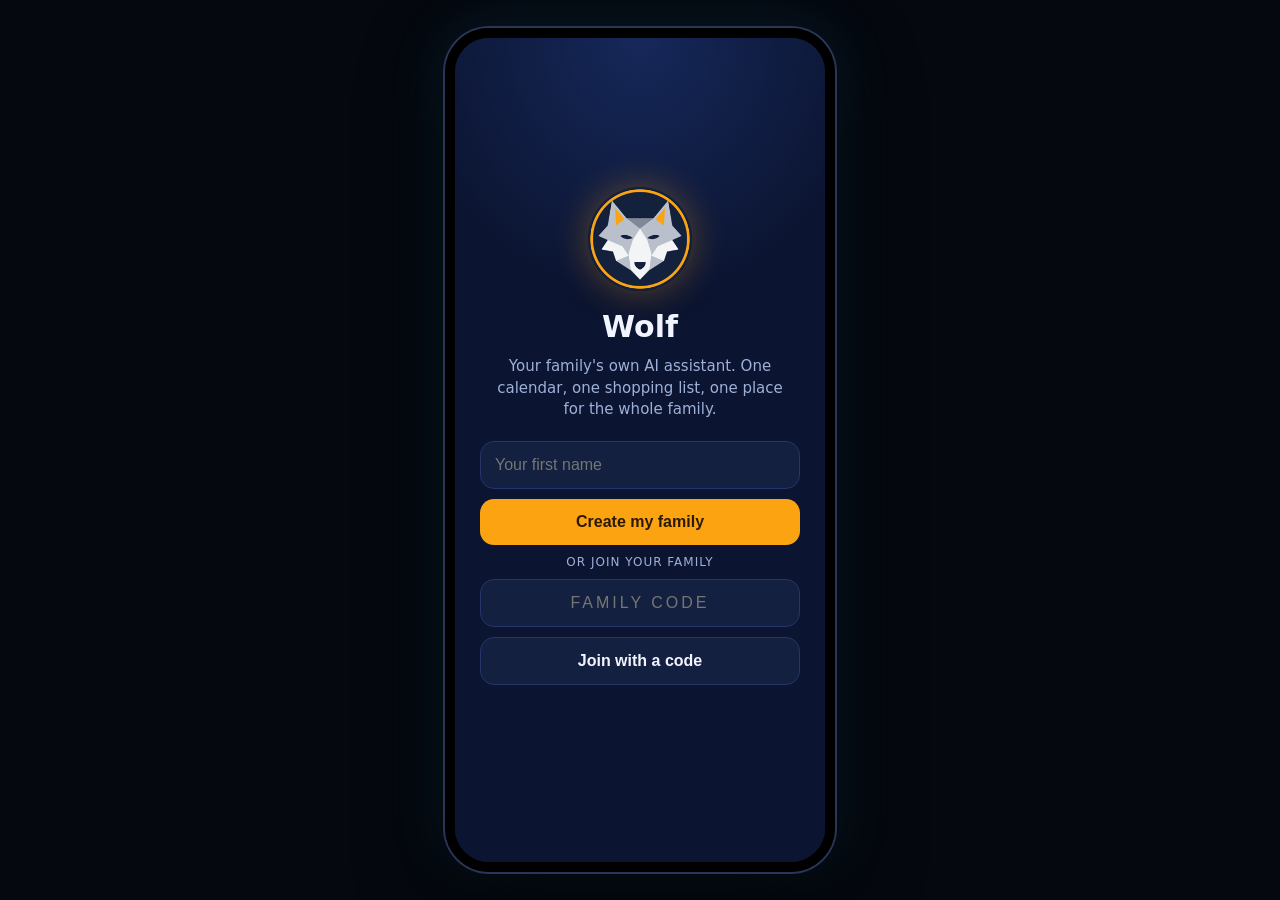
==== wolf_site/index.html @ 1230749a "Add standalone Wolf web app (PHP + SQLite) with family accounts, shared lists, photos, AI via family" ====
<!doctype html>
<html lang="en-GB"><head><meta charset="utf-8"><meta name="viewport" content="width=device-width,initial-scale=1,viewport-fit=cover">
<meta name="theme-color" content="#0b1430"><meta name="robots" content="noindex"><title>Wolf</title>
<link rel="manifest" href="manifest.webmanifest"><link rel="icon" href="icon-192.png"><link rel="apple-touch-icon" href="apple-touch-icon.png">
<style>
:root{color-scheme:dark;--navy:#0b1430;--navy2:#14203f;--card:#17254a;--line:#25356a;--cy:#2ec5ff;--tl:#14e0c0;--or:#fca311;--tx:#f2f5ff;--mut:#9fb0d8}
*{box-sizing:border-box;-webkit-tap-highlight-color:transparent}
html,body{margin:0;height:100%;background:#05080f;color:var(--tx);font-family:Inter,system-ui,-apple-system,"Segoe UI",Roboto,sans-serif}
body{display:flex;align-items:center;justify-content:center}
.phone{width:100%;height:100%;display:flex;flex-direction:column;background:radial-gradient(120% 60% at 50% 0%,#16285a 0%,var(--navy) 55%);position:relative;overflow:hidden}
@media (min-width:600px){.phone{width:390px;height:844px;max-height:96vh;border-radius:44px;border:10px solid #000;box-shadow:0 0 0 2px #2a3558,0 30px 80px #000a,0 0 60px #2ec5ff22}}
header{display:flex;align-items:center;gap:12px;padding:calc(env(safe-area-inset-top) + 18px) 18px 12px}
header img{width:44px;height:44px;border-radius:50%}
.brand{font-weight:800;font-size:22px;letter-spacing:.3px}
.pill{margin-left:auto;display:flex;align-items:center;gap:6px;font-size:11px;font-weight:700;letter-spacing:.8px;text-transform:uppercase;color:var(--tl);border:1px solid #14e0c055;background:#14e0c014;padding:6px 10px;border-radius:99px}
.dot{width:7px;height:7px;border-radius:50%;background:var(--tl);box-shadow:0 0 8px var(--tl)}
main{flex:1;min-height:0;position:relative}
.tab{position:absolute;inset:0;display:none;flex-direction:column}
.tab.on{display:flex}
#chat{flex:1;overflow-y:auto;padding:6px 16px 10px;display:flex;flex-direction:column;gap:10px;scroll-behavior:smooth}
.hello{display:flex;flex-direction:column;align-items:center;text-align:center;gap:6px;padding:14px 10px 4px}
.hello img{width:84px;height:84px;border-radius:50%;box-shadow:0 0 30px #fca31144}
.hello h2{margin:6px 0 0;font-size:22px}
.hello p{margin:0;color:var(--mut);font-size:14px}
.b{max-width:84%;padding:11px 14px;border-radius:18px;font-size:15px;line-height:1.35;animation:in .25s ease}
.me{align-self:flex-end;background:linear-gradient(135deg,#2ec5ff,#1b8fe0);color:#04152b;font-weight:600;border-bottom-right-radius:5px}
.wolf{align-self:flex-start;background:var(--card);border:1px solid var(--line);border-bottom-left-radius:5px}
.wolf small{display:block;margin-top:8px;color:var(--mut);font-size:12.5px}
.chip{display:flex;justify-content:space-between;gap:14px;margin-top:8px;padding:9px 12px;border-radius:12px;background:#0d1a3a;border-left:4px solid var(--c,var(--cy));font-size:14px}
.chip b{color:var(--c,var(--cy))}
.typing{align-self:flex-start;background:var(--card);border:1px solid var(--line);padding:12px 16px;border-radius:18px;display:flex;gap:5px}
.typing i{width:7px;height:7px;border-radius:50%;background:var(--mut);animation:bl 1s infinite}
.typing i:nth-child(2){animation-delay:.15s}.typing i:nth-child(3){animation-delay:.3s}
@keyframes bl{0%,80%,100%{opacity:.25}40%{opacity:1}}
@keyframes in{from{opacity:0;transform:translateY(8px)}to{opacity:1;transform:none}}
.sugg{display:flex;gap:8px;overflow-x:auto;padding:6px 16px 8px;scrollbar-width:none}
.sugg::-webkit-scrollbar{display:none}
.sugg button{flex:none;border:1px solid var(--line);background:var(--navy2);color:var(--tx);padding:9px 13px;border-radius:99px;font-size:13px;font-weight:600;cursor:pointer}
.sugg button:active{background:var(--line)}
form{display:flex;gap:8px;padding:6px 14px 12px}
form input{flex:1;min-width:0;padding:14px 16px;border-radius:99px;border:1px solid var(--line);background:var(--navy2);color:var(--tx);font-size:15px;outline:none}
form input:focus{border-color:var(--cy)}
form button{width:50px;flex:none;border:0;border-radius:50%;background:var(--or);color:#2b1a00;font-size:20px;font-weight:900;cursor:pointer;display:flex;align-items:center;justify-content:center}
form .mic{background:var(--navy2);border:1px solid var(--cy);color:var(--cy)}
form .mic svg{width:24px;height:24px;fill:none;stroke:currentColor;stroke-width:2;stroke-linecap:round}
form .mic.rec{background:#e5384b;border-color:#e5384b;color:#fff;animation:pulse 1.1s infinite}
@keyframes pulse{50%{box-shadow:0 0 0 9px #e5384b33}}
.bw{display:flex;flex-direction:column;line-height:1.1}.clock{font-size:12px;color:var(--mut);font-variant-numeric:tabular-nums;margin-top:2px}
#toast{position:absolute;left:16px;right:16px;top:74px;z-index:5;background:#0d1a3a;border:1px solid var(--or);color:#ffe2b0;padding:10px 14px;border-radius:14px;font-size:13px;display:none}
#toast.on{display:block}
.ev button{background:none;border:0;color:var(--mut);font-size:18px;line-height:1;padding:0 2px;cursor:pointer}
.li{display:flex;align-items:center;gap:10px;padding:11px 12px;border-radius:12px;background:var(--card);margin-bottom:6px;font-size:14.5px}
.li input{width:20px;height:20px;accent-color:var(--or)}.li.done span{text-decoration:line-through;color:var(--mut)}.li button{margin-left:auto;background:none;border:0;color:var(--mut);font-size:18px;cursor:pointer}
.rbtn{margin-top:14px;background:none;border:1px solid var(--line);color:var(--mut);padding:9px 14px;border-radius:99px;font-size:12.5px;cursor:pointer}
.pad{padding:6px 16px 16px;overflow-y:auto;flex:1}
h3{margin:12px 0 8px;font-size:13px;letter-spacing:1px;text-transform:uppercase;color:var(--mut)}
.day{display:flex;gap:12px;margin-bottom:10px}
.dn{width:54px;flex:none;text-align:center;padding:8px 0;border-radius:14px;background:var(--navy2);border:1px solid var(--line)}
.dn b{display:block;font-size:20px}.dn span{font-size:11px;color:var(--mut);text-transform:uppercase;letter-spacing:.8px}
.dn.today{background:#fca31122;border-color:var(--or)}
.evs{flex:1;display:flex;flex-direction:column;gap:6px}
.ev{padding:10px 12px;border-radius:12px;background:var(--card);border-left:4px solid var(--c);font-size:14px;display:flex;justify-content:space-between;gap:8px}
.ev em{font-style:normal;color:var(--mut);font-size:12.5px;white-space:nowrap}
.empty{color:var(--mut);font-size:13px;padding:10px 0}
.banner{width:100%;height:150px;object-fit:cover;border-radius:18px;margin-bottom:6px}
.mem{display:flex;align-items:center;gap:14px;padding:12px;border-radius:16px;background:var(--card);border:1px solid var(--line);margin-bottom:10px}
.mem img{width:54px;height:54px;border-radius:50%;object-fit:cover;border:2px solid var(--or)}
.mem b{display:block}.mem span{color:var(--mut);font-size:13px}
.cx{margin-left:auto;font-size:11px;font-weight:700;color:var(--tl);letter-spacing:.8px;text-transform:uppercase}
.cx.off{color:var(--mut)}
.note{margin-top:14px;padding:12px;border-radius:14px;background:#fca31112;border:1px solid #fca31144;color:#ffd9a0;font-size:13px;line-height:1.4}
nav{display:flex;border-top:1px solid var(--line);background:#0a1230;padding-bottom:env(safe-area-inset-bottom)}
nav button{flex:1;background:none;border:0;color:var(--mut);padding:11px 0 12px;font-size:12px;font-weight:700;letter-spacing:.4px;cursor:pointer;display:flex;flex-direction:column;align-items:center;gap:3px}
nav button svg{width:23px;height:23px;fill:none;stroke:currentColor;stroke-width:2;stroke-linecap:round;stroke-linejoin:round}
nav button.on{color:var(--or)}


.up{display:flex;gap:10px;margin-bottom:12px}
.up label{flex:1;display:flex;align-items:center;justify-content:center;gap:8px;padding:13px 10px;border-radius:14px;font-weight:700;font-size:14px;cursor:pointer;background:var(--or);color:#2b1a00}
.up label.alt{background:var(--navy2);color:var(--tx);border:1px solid var(--line)}
.up input{display:none}.up svg{width:20px;height:20px;fill:none;stroke:currentColor;stroke-width:2;stroke-linecap:round;stroke-linejoin:round}
#smsg{color:var(--mut);font-size:13px;margin:0 0 10px;line-height:1.4}
.grid{display:grid;grid-template-columns:repeat(3,1fr);gap:6px}
.ph{position:relative;aspect-ratio:1;border-radius:12px;overflow:hidden;background:var(--card);border:0;padding:0;cursor:pointer}
.ph img{width:100%;height:100%;object-fit:cover;display:block}
.ph i{position:absolute;left:0;right:0;bottom:0;padding:14px 6px 4px;font-style:normal;font-size:10.5px;color:#fff;background:linear-gradient(transparent,#000a);text-align:left}
#view{position:absolute;inset:0;z-index:9;background:#000e;display:none;flex-direction:column;align-items:center;justify-content:center;gap:12px;padding:16px}
#view.on{display:flex}#view img{max-width:100%;max-height:72%;border-radius:12px}
#view .row{display:flex;gap:10px}#view button{padding:11px 18px;border-radius:99px;border:1px solid var(--line);background:var(--navy2);color:var(--tx);font-size:14px;font-weight:700;cursor:pointer}
#view button.del{border-color:#e5384b;color:#ff8f9b}

.note2{position:relative;padding:12px 34px 10px 14px;border-radius:14px;background:#2a2410;border:1px solid #fca31155;margin-bottom:8px}
.note2 p{margin:0 0 6px;font-size:14.5px;line-height:1.4;white-space:pre-wrap;word-break:break-word}.note2 small{color:var(--mut);font-size:11.5px}
.note2 button{position:absolute;top:6px;right:8px;background:none;border:0;color:var(--mut);font-size:18px;cursor:pointer}
#nform{display:flex;gap:8px;padding:0 0 12px}#nform input{flex:1;min-width:0;padding:13px 14px;border-radius:14px;border:1px solid var(--line);background:var(--navy2);color:var(--tx);font-size:15px;outline:none}
#nform button{padding:0 18px;border:0;border-radius:14px;background:var(--or);color:#2b1a00;font-weight:800;cursor:pointer}
.fcard{padding:14px;border-radius:16px;background:var(--card);border:1px solid var(--cy);margin-bottom:12px}
.fcard .code{font-size:28px;font-weight:800;letter-spacing:4px;color:var(--cy);font-variant-numeric:tabular-nums}.fcard small{display:block;color:var(--mut);margin-top:4px;font-size:12.5px;line-height:1.4}
.fcard .row2{display:flex;gap:8px;margin-top:10px}.fcard .row2 input{flex:1;min-width:0;padding:11px 12px;border-radius:12px;border:1px solid var(--line);background:var(--navy2);color:var(--tx);font-size:15px;text-transform:uppercase;outline:none}
.fcard .row2 button{padding:11px 14px;min-height:42px;border-radius:12px;border:1px solid var(--line);background:var(--navy2);color:var(--tx);font-weight:700;cursor:pointer}
nav button{font-size:10.5px;letter-spacing:0}

.back{background:none;border:0;color:var(--cy);font-size:14px;font-weight:700;padding:4px 0 8px;cursor:pointer}
.menu{display:grid;grid-template-columns:1fr 1fr;gap:10px}
.mc{padding:16px 14px;border-radius:18px;background:var(--card);border:1px solid var(--line);text-align:left;color:var(--tx);cursor:pointer;display:flex;flex-direction:column;gap:6px}
.mc b{font-size:16px}.mc span{font-size:12.5px;color:var(--mut);line-height:1.35}.mc svg{width:26px;height:26px;fill:none;stroke:var(--or);stroke-width:2;stroke-linecap:round;stroke-linejoin:round}
.rota{display:grid;grid-template-columns:repeat(5,1fr);gap:6px;margin-bottom:6px}
.rb{border:1px solid var(--line);background:var(--navy2);color:var(--tx);border-radius:12px;padding:8px 2px;display:flex;flex-direction:column;align-items:center;gap:2px;cursor:pointer}
.rb span{font-size:10.5px;color:var(--mut);text-transform:uppercase;letter-spacing:.8px}.rb b{font-size:14px}
.rb.none{border-color:var(--or)}.rb.none b{color:var(--or)}.rb.dan b{color:var(--cy)}.rb.claire b{color:var(--tl)}
.kid{display:flex;align-items:center;gap:12px;padding:12px 14px;border-radius:16px;background:var(--card);border:1px solid var(--line);margin-bottom:8px}
.kid b{font-size:16px}.kid em{font-style:normal;margin-left:auto;font-size:20px;font-weight:800;color:var(--tl);font-variant-numeric:tabular-nums}
.kid button{border:1px solid var(--line);background:var(--navy2);color:var(--tx);border-radius:99px;padding:7px 12px;font-size:12px;font-weight:700;cursor:pointer}
.fadd{display:grid;grid-template-columns:1fr auto;gap:8px;margin:8px 0 12px}
.fadd input,.fadd select{min-width:0;padding:12px;border-radius:12px;border:1px solid var(--line);background:var(--navy2);color:var(--tx);font-size:15px;outline:none}
.fadd .r2{display:flex;gap:8px;grid-column:1/-1}.fadd .r2>*{flex:1}.fadd button{padding:0 16px;border:0;border-radius:12px;background:var(--or);color:#2b1a00;font-weight:800;cursor:pointer;min-height:44px}
.meal{padding:10px 12px;border-radius:14px;background:var(--card);margin-bottom:8px}
.meal .mh{display:flex;align-items:center;gap:8px;margin-bottom:6px}.meal .mh b{width:42px;color:var(--or);font-size:13px;text-transform:uppercase;letter-spacing:.8px}
.meal input{min-width:0;flex:1;padding:9px 10px;border-radius:10px;border:1px solid var(--line);background:var(--navy2);color:var(--tx);font-size:14px;outline:none;width:100%}
.meal .mh button{border:1px solid var(--line);background:var(--navy2);color:var(--cy);border-radius:99px;padding:6px 10px;font-size:11.5px;font-weight:700;cursor:pointer;white-space:nowrap}
.plan{padding:14px;border-radius:16px;background:var(--card);border:1px solid var(--line);margin-top:14px;font-size:13.5px;line-height:1.45}
.plan h4{margin:0 0 6px;font-size:14px;color:var(--or)}.plan p{margin:0 0 8px;color:var(--tx)}.plan ul{margin:0;padding:0;list-style:none}
.plan li{display:flex;justify-content:space-between;gap:10px;padding:8px 0;border-top:1px solid var(--line)}.plan li span{color:var(--mut);font-size:12.5px}.plan li b{white-space:nowrap;color:var(--tl)}

.mem .av{width:48px;height:48px;border-radius:50%;background:var(--navy2);border:2px solid var(--or);display:flex;align-items:center;justify-content:center;font-weight:800;color:var(--or);flex:none}
.mem .av.k{border-color:var(--tl);color:var(--tl)}
#welcome,#boot{position:absolute;inset:0;z-index:20;background:radial-gradient(120% 60% at 50% 0%,#16285a 0%,var(--navy) 55%);display:none;flex-direction:column;align-items:center;justify-content:center;gap:12px;padding:24px;text-align:center;overflow-y:auto}
#welcome.on,#boot.on{display:flex}#welcome img,#boot img{width:104px;height:104px;border-radius:50%;box-shadow:0 0 36px #fca31155}
#welcome h1{margin:6px 0 0;font-size:30px}#welcome p{margin:0;color:var(--mut);font-size:15px;line-height:1.45;max-width:300px}
.wbox{width:100%;max-width:320px;display:flex;flex-direction:column;gap:10px;margin-top:8px}
.wbox input{padding:14px;border-radius:14px;border:1px solid var(--line);background:var(--navy2);color:var(--tx);font-size:16px;outline:none;width:100%}
.wbox input:focus{border-color:var(--cy)}.wbox input.code{text-transform:uppercase;letter-spacing:3px;text-align:center}
.btn{padding:14px 18px;border-radius:14px;border:0;background:var(--or);color:#2b1a00;font-size:16px;font-weight:800;cursor:pointer;width:100%;text-align:center;text-decoration:none;display:block}
.btn.alt{background:var(--navy2);color:var(--tx);border:1px solid var(--line)}.btn.sm{padding:10px 14px;font-size:14px;width:auto;display:inline-block}
.btn[disabled]{opacity:.5}.or{color:var(--mut);font-size:12px;letter-spacing:1px}
.err{color:#ff8f9b;font-size:13px;min-height:18px}
.setup{padding:14px;border-radius:16px;background:var(--card);border:1px solid var(--line);margin-bottom:12px}
.setup h4{margin:0 0 6px;font-size:16px;display:flex;align-items:center;gap:8px}.setup h4 i{width:24px;height:24px;border-radius:50%;background:var(--navy2);border:1px solid var(--line);display:flex;align-items:center;justify-content:center;font-style:normal;font-size:13px;color:var(--mut);flex:none}
.setup.ok h4 i{background:var(--tl);color:#04241d;border-color:var(--tl)}
.setup ol{margin:8px 0 10px;padding-left:20px;font-size:14px;line-height:1.5;color:var(--tx)}.setup ol li{margin-bottom:4px}
.setup p{margin:0 0 8px;font-size:14px;line-height:1.45;color:var(--mut)}.setup .row{display:flex;gap:8px;margin-top:8px}.setup .row>*{flex:1;min-width:0}
.setup input[type=text],.setup input:not([type]){padding:12px;border-radius:12px;border:1px solid var(--line);background:var(--navy2);color:var(--tx);font-size:15px;outline:none;width:100%}
.tabs2{display:flex;gap:6px;margin:6px 0}.tabs2 button{flex:1;padding:8px 4px;border-radius:99px;border:1px solid var(--line);background:var(--navy2);color:var(--mut);font-size:12.5px;font-weight:700;cursor:pointer}.tabs2 button.on{color:var(--or);border-color:var(--or)}
.check{margin:0 16px 8px;padding:12px 14px;border-radius:16px;background:#fca31114;border:1px solid #fca31166;font-size:14px}
.check b{color:var(--or)}.check button{margin-top:8px}
.link{background:none;border:0;color:var(--cy);font-size:13px;text-decoration:underline;cursor:pointer;padding:0}
.danger{margin-top:16px}.danger button{background:none;border:1px solid #e5384b88;color:#ff8f9b;padding:10px 14px;border-radius:12px;font-size:13px;cursor:pointer;margin-right:8px;margin-top:6px}
.ro{font-size:10px;color:var(--mut);margin-left:6px}

.gimg{display:block;width:100%;max-width:340px;border-radius:12px;margin:8px 0 4px;border:1px solid var(--line)}
</style></head><body>
<div class="phone">
<div id="boot" class="on"><img src="icon-192.png" alt=""><p>Loading Wolf…</p></div>
<div id="welcome">
  <img src="icon-192.png" alt=""><h1>Wolf</h1>
  <p>Your family's own AI assistant. One calendar, one shopping list, one place for the whole family.</p>
  <div class="wbox">
    <input id="wname" placeholder="Your first name" maxlength="24" autocomplete="given-name">
    <button class="btn" id="wcreate">Create my family</button>
    <div class="or">OR JOIN YOUR FAMILY</div>
    <input id="wcode" class="code" placeholder="FAMILY CODE" maxlength="12" autocapitalize="characters" autocomplete="off">
    <button class="btn alt" id="wjoin">Join with a code</button>
    <div class="err" id="werr"></div>
  </div>
</div>
<header>
  <img src="icon-192.png" alt="Wolf">
  <div class="bw"><div class="brand">Wolf</div><div class="clock" id="clock"></div></div>
  <div class="pill" id="pill"><span class="dot"></span><span id="pilltxt">Family linked</span></div>
</header>
<div id="toast" role="status"></div>
<div id="view"><img id="vimg" alt=""><div class="row"><button id="vclose">Close</button><button class="del" id="vdel" hidden>Delete</button></div></div>
<main>
  <section class="tab on" id="t-ask">
    <div id="chat"><div class="hello"><img src="icon-192.png" alt=""><h2>Hi, I'm Wolf.</h2><p>Ask me about the week, add things to your lists, or set a reminder. Tap the mic to talk.</p></div><div id="check"></div></div>
    <div class="sugg" id="sugg"></div>
    <form id="f" autocomplete="off"><input id="q" placeholder="Ask Wolf or tap the mic…" enterkeyhint="send"><button type="button" id="mic" class="mic" aria-label="Speak to Wolf"><svg viewBox="0 0 24 24"><rect x="9" y="3" width="6" height="11" rx="3"/><path d="M5 11a7 7 0 0 0 14 0M12 18v3"/></svg></button><button class="send" aria-label="Send">&#10148;</button></form>
  </section>
  <section class="tab" id="t-week"><div class="pad" id="week"></div></section>
  <section class="tab" id="t-list"><div class="pad" id="lists"></div></section>
  <section class="tab" id="t-more"><div class="pad"><h3>More for the family</h3><div class="menu">
    <button class="mc" data-go="chores"><svg viewBox="0 0 24 24"><path d="M5 12l4 4 10-10"/></svg><b>Chores</b><span id="mc1">Pocket money for jobs done</span></button>
    <button class="mc" data-go="meals"><svg viewBox="0 0 24 24"><path d="M6 3v8a3 3 0 0 0 6 0V3M9 3v18M18 3c-2 2-3 5-3 8h3v10"/></svg><b>Meals</b><span id="mc2">Dinner plan to shopping list</span></button>
    <button class="mc" data-go="notes"><svg viewBox="0 0 24 24"><path d="M5 4h14v12l-5 5H5z"/><path d="M14 21v-5h5M8 9h8M8 13h4"/></svg><b>Notes</b><span id="mc3">Shared with the family</span></button>
    <button class="mc" data-go="store"><svg viewBox="0 0 24 24"><rect x="3" y="4" width="18" height="16" rx="3"/><circle cx="9" cy="10" r="2"/><path d="M21 16l-5-5-8 9"/></svg><b>Photos</b><span id="mc4">Family storage</span></button></div></div></section>
  <section class="tab" id="t-chores"><div class="pad"><button class="back" data-go="more">‹ More</button><h3>Chores and pocket money</h3><div id="kids"></div>
    <form class="fadd" id="cform" autocomplete="off"><input id="ctitle" placeholder="New chore, e.g. Tidy bedroom"><button>Add</button><div class="r2"><select id="cwho"></select><input id="cval" type="number" inputmode="decimal" min="0" step="0.5" placeholder="£ reward" value="1"></div></form><div id="clist"></div></div></section>
  <section class="tab" id="t-meals"><div class="pad"><button class="back" data-go="more">‹ More</button><h3>Dinner plan</h3><div id="meals"></div></div></section>
  <section class="tab" id="t-notes"><div class="pad"><button class="back" data-go="more">‹ More</button><h3>Family notes</h3><form id="nform" autocomplete="off"><input id="ninp" placeholder="Write a note for the family…" enterkeyhint="send"><button>Post</button></form><div id="nlist"></div></div></section>
  <section class="tab" id="t-store"><div class="pad"><button class="back" data-go="more">‹ More</button><h3>Family storage</h3>
    <div class="up"><label for="cam"><svg viewBox="0 0 24 24"><path d="M4 8h3l2-3h6l2 3h3v11H4z"/><circle cx="12" cy="13" r="3.5"/></svg>Take photo</label><label class="alt" for="gal"><svg viewBox="0 0 24 24"><rect x="3" y="4" width="18" height="16" rx="3"/><circle cx="9" cy="10" r="2"/><path d="M21 16l-5-5-8 9"/></svg>Add from gallery</label>
    <input id="cam" type="file" accept="image/*" capture="environment"><input id="gal" type="file" accept="image/*" multiple></div>
    <p id="smsg">Photos you add here are shared with everyone in the family.</p><div class="grid" id="grid"></div></div></section>
  <section class="tab" id="t-fam"><div class="pad">
    <div class="fcard"><small style="margin:0 0 4px">FAMILY CODE</small><div class="code" id="fcode">—</div><small id="fcount"></small>
      <small>Anyone with this code can join your family. Share it only with your family.</small>
      <div class="row2"><button id="copybtn" style="flex:1">Copy code</button><button id="sharebtn" style="flex:1">Share</button></div></div>
    <button class="btn" data-go="setup" style="margin-bottom:12px">Open the set-up guide</button>
    <h3>Your family</h3><div id="people"></div>
    <div class="plan"><h4>Free for everyday use</h4><p>Wolf uses free AI services for normal family messages, which is plenty for day-to-day use. Free use has a fair-use limit. If your family uses Wolf heavily, for work, or all day long, you'll need your own AI plan from the AI provider. We'll guide you through 2 or 3 options, and you pay the provider directly. Free services can change or be slower at busy times.</p></div>
    <div class="plan"><h4>Optional add-ons</h4><p>We'll guide you through 2 or 3 choices for each. Buy two of the same type and get one free.</p><ul>
      <li><div>Storage<br><span>Google Drive or OneDrive</span></div><b>£25 each</b></li>
      <li><div>Send emails<br><span>Gmail, Outlook or another provider</span></div><b>£30</b></li>
      <li><div>Alerts when the app is closed<br><span>WhatsApp, Telegram or text</span></div><b>Coming soon</b></li></ul></div>
    <div class="note"><b>What Wolf does:</b> reads your family calendar link, keeps your lists and finds options.<br><b>What it doesn't:</b> book anything, or promise a pickup.</div>
    <div class="danger"><small style="color:var(--mut)">Your family's data is stored on Wolf's server and sent to your AI service when you chat.</small><br>
      <button id="leavebtn">Leave on this phone</button><button id="wipebtn">Delete my family's data</button><button id="codebtn">Make a new family code</button></div>
    <p style="margin:14px 0 0;font-size:12.5px;color:var(--mut)">Need a hand? <a id="support" style="color:var(--cy)" href="#">Contact support</a></p>
  </div></section>
  <section class="tab" id="t-setup"><div class="pad"><button class="back" data-go="fam">‹ Family</button><h3>Set-up guide</h3><p style="color:var(--mut);font-size:14px;margin:0 0 8px">Like setting up a new phone. Do each step in order. It takes about 10 minutes. You do your own logins and passwords. We never ask for them.</p><a class="btn alt sm" href="guide.html" target="_blank" rel="noopener" style="margin-bottom:12px">Open the guide with pictures</a>
    <div class="setup" id="s1"><h4><i>1</i> Add your free AI key</h4>
      <p>Wolf chats using your own free key from Google. Never send this key to anyone. Paste it only here on your own phone.</p>
      <a class="btn sm" href="https://aistudio.google.com/apikey" target="_blank" rel="noopener">1. Open Google AI Studio</a>
      <ol><li>Sign in with your Google account.<img class="gimg" src="guide/key-1.jpg" alt="" loading="lazy" onerror="this.remove()"></li><li>Tap <b>Create API key</b>.<img class="gimg" src="guide/key-2.jpg" alt="" loading="lazy" onerror="this.remove()"></li><li>Tap the copy icon next to your new key.<img class="gimg" src="guide/key-3.jpg" alt="" loading="lazy" onerror="this.remove()"></li><li>Come back here and tap <b>Paste and test</b>.</li></ol>
      <div class="row"><button class="btn alt sm" id="k_paste">Paste and test</button></div>
      <div class="row"><input id="k_inp" placeholder="Or paste the key here" autocomplete="off" spellcheck="false"><button class="btn sm" id="k_go" style="flex:none">Test</button></div><div class="err" id="k_msg"></div></div>
    <div class="setup" id="s2"><h4><i>2</i> Add your family's names</h4><p>So chores and the school run work. Separate names with commas.</p>
      <div class="row"><input id="p_ad" placeholder="Adults, e.g. Dan, Claire"></div><div class="row"><input id="p_kid" placeholder="Children, e.g. Sarah, Jack"></div>
      <div class="row"><button class="btn sm" id="p_save">Save names</button></div></div>
    <div class="setup" id="s3"><h4><i>3</i> Connect your calendar</h4><p>Paste your calendar's private link. Wolf only reads it. It never changes your calendar.</p>
      <div class="tabs2"><button class="on" data-cal="g">Google</button><button data-cal="o">Outlook</button><button data-cal="a">Apple</button></div>
      <ol id="calsteps"></ol>
      <div class="row"><input id="c_inp" placeholder="Paste the calendar link" autocomplete="off" spellcheck="false"><button class="btn sm" id="c_go" style="flex:none">Connect</button></div><div class="err" id="c_msg"></div>
      <button class="link" id="c_skip">Skip for now. I'll add events by hand.</button></div>
    <div class="setup" id="s4"><h4><i>4</i> Invite your family</h4><p>On each family phone, open Wolf, tap <b>Join with a code</b> and enter:</p><div class="code" id="s4code" style="font-size:26px;font-weight:800;letter-spacing:3px;color:var(--cy);margin:6px 0 10px">—</div>
      <div class="row"><button class="btn alt sm" id="s4copy">Copy code</button><button class="btn sm" id="s4share">Share code</button></div></div>
    <div class="setup" id="s5"><h4><i>5</i> Put Wolf on your home screen</h4>
      <ol><li><b>Android (Chrome):</b> tap the three dots, then <b>Add to Home screen</b> or <b>Install app</b>.</li><li><b>iPhone (Safari):</b> tap the Share button, then <b>Add to Home Screen</b>.</li></ol>
      <div class="row"><button class="btn sm" id="s5go" hidden>Install Wolf</button></div></div>
    <div class="setup" id="s6"><h4><i>6</i> Stuck?</h4><p>Watch the set-up video, or send us an email and we'll point you to the right step. You always do your own logins and passwords. We never ask for them, and we never see your family's data. If you share a screenshot, hide your AI key and calendar link first.</p>
      <div class="row"><a class="btn sm" id="s6vid" href="#" target="_blank" rel="noopener" hidden>Watch the set-up video</a><a class="btn alt sm" id="s6mail" href="#">Email for help</a></div></div>
  </div></section>
</main>
<nav>
  <button class="on" data-t="ask"><svg viewBox="0 0 24 24"><path d="M21 12a8 8 0 0 1-11.6 7.1L4 20l1-4.6A8 8 0 1 1 21 12z"/></svg>Ask Wolf</button>
  <button data-t="week"><svg viewBox="0 0 24 24"><rect x="3" y="5" width="18" height="16" rx="3"/><path d="M3 10h18M8 3v4M16 3v4"/></svg>Week</button>
  <button data-t="list"><svg viewBox="0 0 24 24"><path d="M9 6h12M9 12h12M9 18h12M3.5 6h.01M3.5 12h.01M3.5 18h.01"/></svg>Lists</button>
  <button data-t="more"><svg viewBox="0 0 24 24"><rect x="3" y="3" width="7" height="7" rx="2"/><rect x="14" y="3" width="7" height="7" rx="2"/><rect x="3" y="14" width="7" height="7" rx="2"/><rect x="14" y="14" width="7" height="7" rx="2"/></svg>More</button>
  <button data-t="fam"><svg viewBox="0 0 24 24"><circle cx="9" cy="8" r="3.5"/><path d="M2.5 20a6.5 6.5 0 0 1 13 0M16 4.6a3.5 3.5 0 0 1 0 6.8M18 14.5a6.5 6.5 0 0 1 3.5 5.5"/></svg>Family</button>
</nav>
</div>

<script src="app.js"></script></body></html>
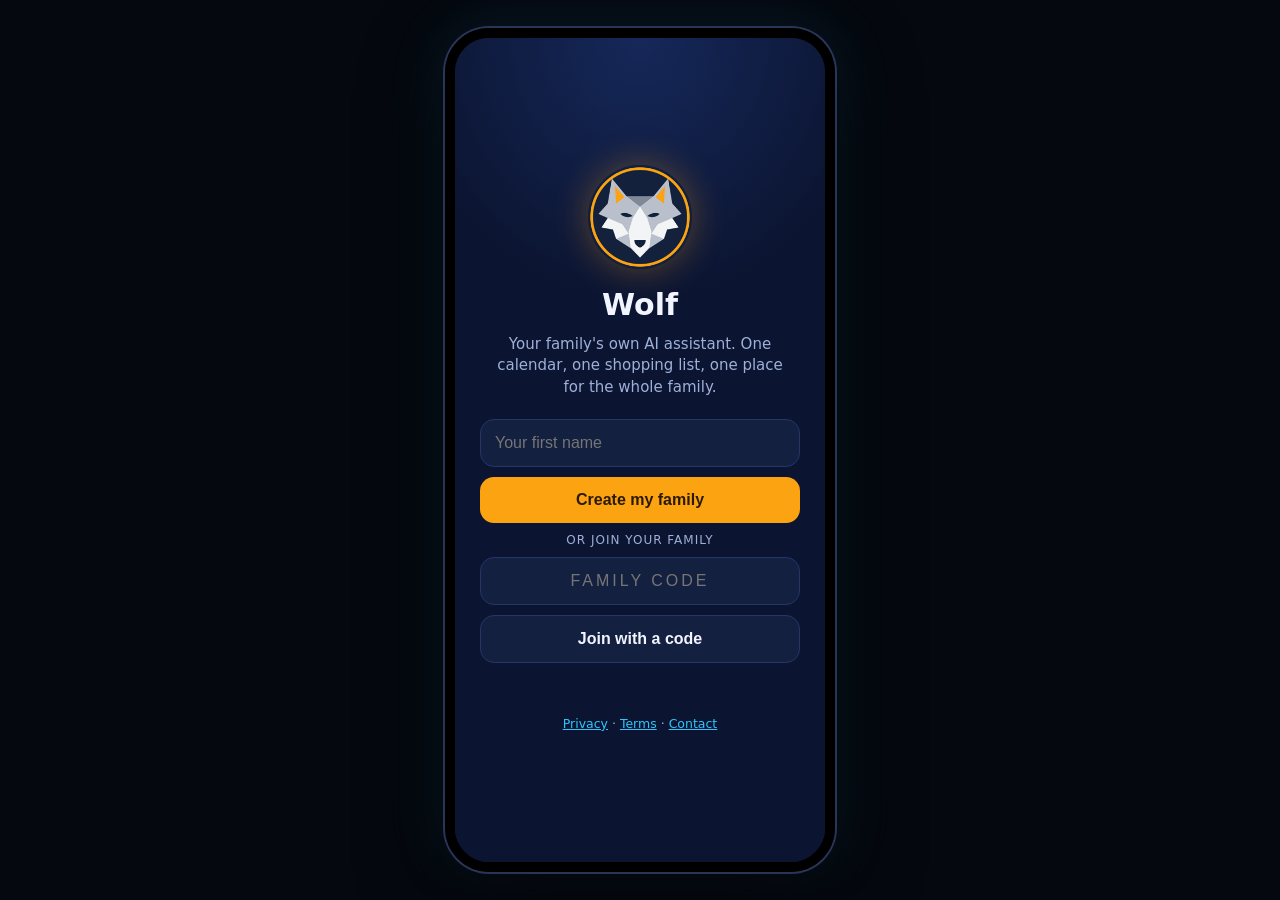
==== commit 46a96b4f: "Day-one pack: check page, waiting list, legal pages, owner settings, error log, runbook, test plan, " ====
--- a/wolf_site/index.html
+++ b/wolf_site/index.html
@@ -148,8 +148,17 @@
 .ro{font-size:10px;color:var(--mut);margin-left:6px}
 
 .gimg{display:block;width:100%;max-width:340px;border-radius:12px;margin:8px 0 4px;border:1px solid var(--line)}
+
+#notice{position:absolute;left:0;right:0;top:0;z-index:30;background:#fca311;color:#2b1a00;font-size:13px;font-weight:700;padding:8px 14px;text-align:center}
+
+.dwrap{width:100%;border-radius:16px;overflow:hidden;border:1px solid var(--line);background:#0d1833}#dcv{display:block;touch-action:none;cursor:crosshair}
+.dtools{display:flex;flex-wrap:wrap;gap:8px;margin-top:10px;align-items:center}.sw{width:34px;height:34px;border-radius:50%;border:3px solid var(--line);padding:0;cursor:pointer}.sw.on{border-color:#fff}
+.dtools .tb{padding:9px 13px;border-radius:99px;border:1px solid var(--line);background:var(--navy2);color:var(--tx);font-size:13px;font-weight:700;cursor:pointer}.dtools .tb.on{border-color:var(--or);color:var(--or)}
+
+.wfoot{margin-top:10px;font-size:12.5px;color:var(--mut);line-height:1.8}.wfoot a{color:var(--cy)}
 </style></head><body>
 <div class="phone">
+<div id="notice" hidden></div>
 <div id="boot" class="on"><img src="icon-192.png" alt=""><p>Loading Wolf…</p></div>
 <div id="welcome">
   <img src="icon-192.png" alt=""><h1>Wolf</h1>
@@ -162,6 +171,7 @@
     <button class="btn alt" id="wjoin">Join with a code</button>
     <div class="err" id="werr"></div>
   </div>
+  <div class="wfoot"><a href="privacy.html" target="_blank" rel="noopener">Privacy</a> · <a href="terms.html" target="_blank" rel="noopener">Terms</a> · <a id="wcontact" href="#">Contact</a><br><span id="wver"></span></div>
 </div>
 <header>
   <img src="icon-192.png" alt="Wolf">
@@ -182,11 +192,14 @@
     <button class="mc" data-go="chores"><svg viewBox="0 0 24 24"><path d="M5 12l4 4 10-10"/></svg><b>Chores</b><span id="mc1">Pocket money for jobs done</span></button>
     <button class="mc" data-go="meals"><svg viewBox="0 0 24 24"><path d="M6 3v8a3 3 0 0 0 6 0V3M9 3v18M18 3c-2 2-3 5-3 8h3v10"/></svg><b>Meals</b><span id="mc2">Dinner plan to shopping list</span></button>
     <button class="mc" data-go="notes"><svg viewBox="0 0 24 24"><path d="M5 4h14v12l-5 5H5z"/><path d="M14 21v-5h5M8 9h8M8 13h4"/></svg><b>Notes</b><span id="mc3">Shared with the family</span></button>
+    <button class="mc" data-go="draw"><svg viewBox="0 0 24 24"><path d="M4 20l4-1 11-11a2.1 2.1 0 0 0-3-3L5 16z"/><path d="M14 6l3 3"/></svg><b>Draw together</b><span id="mc5">Live shared drawing board</span></button>
     <button class="mc" data-go="store"><svg viewBox="0 0 24 24"><rect x="3" y="4" width="18" height="16" rx="3"/><circle cx="9" cy="10" r="2"/><path d="M21 16l-5-5-8 9"/></svg><b>Photos</b><span id="mc4">Family storage</span></button></div></div></section>
   <section class="tab" id="t-chores"><div class="pad"><button class="back" data-go="more">‹ More</button><h3>Chores and pocket money</h3><div id="kids"></div>
     <form class="fadd" id="cform" autocomplete="off"><input id="ctitle" placeholder="New chore, e.g. Tidy bedroom"><button>Add</button><div class="r2"><select id="cwho"></select><input id="cval" type="number" inputmode="decimal" min="0" step="0.5" placeholder="£ reward" value="1"></div></form><div id="clist"></div></div></section>
   <section class="tab" id="t-meals"><div class="pad"><button class="back" data-go="more">‹ More</button><h3>Dinner plan</h3><div id="meals"></div></div></section>
   <section class="tab" id="t-notes"><div class="pad"><button class="back" data-go="more">‹ More</button><h3>Family notes</h3><form id="nform" autocomplete="off"><input id="ninp" placeholder="Write a note for the family…" enterkeyhint="send"><button>Post</button></form><div id="nlist"></div></div></section>
+  <section class="tab" id="t-draw"><div class="pad"><button class="back" data-go="more">‹ More</button><h3>Draw together</h3><p style="color:var(--mut);font-size:13.5px;margin:0 0 10px">Draw with your finger. Everyone with your family code sees it appear within a second or two, wherever they are.</p>
+    <div class="dwrap"><canvas id="dcv"></canvas></div><div class="dtools" id="dtools"></div></div></section>
   <section class="tab" id="t-store"><div class="pad"><button class="back" data-go="more">‹ More</button><h3>Family storage</h3>
     <div class="up"><label for="cam"><svg viewBox="0 0 24 24"><path d="M4 8h3l2-3h6l2 3h3v11H4z"/><circle cx="12" cy="13" r="3.5"/></svg>Take photo</label><label class="alt" for="gal"><svg viewBox="0 0 24 24"><rect x="3" y="4" width="18" height="16" rx="3"/><circle cx="9" cy="10" r="2"/><path d="M21 16l-5-5-8 9"/></svg>Add from gallery</label>
     <input id="cam" type="file" accept="image/*" capture="environment"><input id="gal" type="file" accept="image/*" multiple></div>
@@ -198,14 +211,17 @@
     <button class="btn" data-go="setup" style="margin-bottom:12px">Open the set-up guide</button>
     <h3>Your family</h3><div id="people"></div>
     <div class="plan"><h4>Free for everyday use</h4><p>Wolf uses free AI services for normal family messages, which is plenty for day-to-day use. Free use has a fair-use limit. If your family uses Wolf heavily, for work, or all day long, you'll need your own AI plan from the AI provider. We'll guide you through 2 or 3 options, and you pay the provider directly. Free services can change or be slower at busy times.</p></div>
+    <div class="plan"><h4>Availability</h4><p>Wolf may sometimes be unavailable for maintenance, or because of problems with our hosting or other suppliers. We try to keep this short and will show a notice here when we know in advance. Your data is not deleted by maintenance.</p></div>
     <div class="plan"><h4>Optional add-ons</h4><p>We'll guide you through 2 or 3 choices for each. Buy two of the same type and get one free.</p><ul>
       <li><div>Storage<br><span>Google Drive or OneDrive</span></div><b>£25 each</b></li>
       <li><div>Send emails<br><span>Gmail, Outlook or another provider</span></div><b>£30</b></li>
       <li><div>Alerts when the app is closed<br><span>WhatsApp, Telegram or text</span></div><b>Coming soon</b></li></ul></div>
     <div class="note"><b>What Wolf does:</b> reads your family calendar link, keeps your lists and finds options.<br><b>What it doesn't:</b> book anything, or promise a pickup.</div>
+    <div class="plan"><h4>Tell us what's not working</h4><p>Only what you type here is sent to us. Please don't include passwords, keys or private details.</p><div class="row"><input id="fbtxt" placeholder="What went wrong, or what would help?" maxlength="1500"></div><div class="row"><button class="btn alt sm" id="fbsend">Send</button></div></div>
     <div class="danger"><small style="color:var(--mut)">Your family's data is stored on Wolf's server and sent to your AI service when you chat.</small><br>
       <button id="leavebtn">Leave on this phone</button><button id="wipebtn">Delete my family's data</button><button id="codebtn">Make a new family code</button></div>
-    <p style="margin:14px 0 0;font-size:12.5px;color:var(--mut)">Need a hand? <a id="support" style="color:var(--cy)" href="#">Contact support</a></p>
+    <p style="margin:14px 0 0;font-size:12.5px;color:var(--mut)"><a style="color:var(--cy)" href="privacy.html" target="_blank" rel="noopener">Privacy</a> · <a style="color:var(--cy)" href="terms.html" target="_blank" rel="noopener">Terms</a> · <span id="fver"></span></p>
+    <p style="margin:6px 0 0;font-size:12.5px;color:var(--mut)">Need a hand? <a id="support" style="color:var(--cy)" href="#">Contact support</a></p>
   </div></section>
   <section class="tab" id="t-setup"><div class="pad"><button class="back" data-go="fam">‹ Family</button><h3>Set-up guide</h3><p style="color:var(--mut);font-size:14px;margin:0 0 8px">Like setting up a new phone. Do each step in order. It takes about 10 minutes. You do your own logins and passwords. We never ask for them.</p><a class="btn alt sm" href="guide.html" target="_blank" rel="noopener" style="margin-bottom:12px">Open the guide with pictures</a>
     <div class="setup" id="s1"><h4><i>1</i> Add your free AI key</h4>
